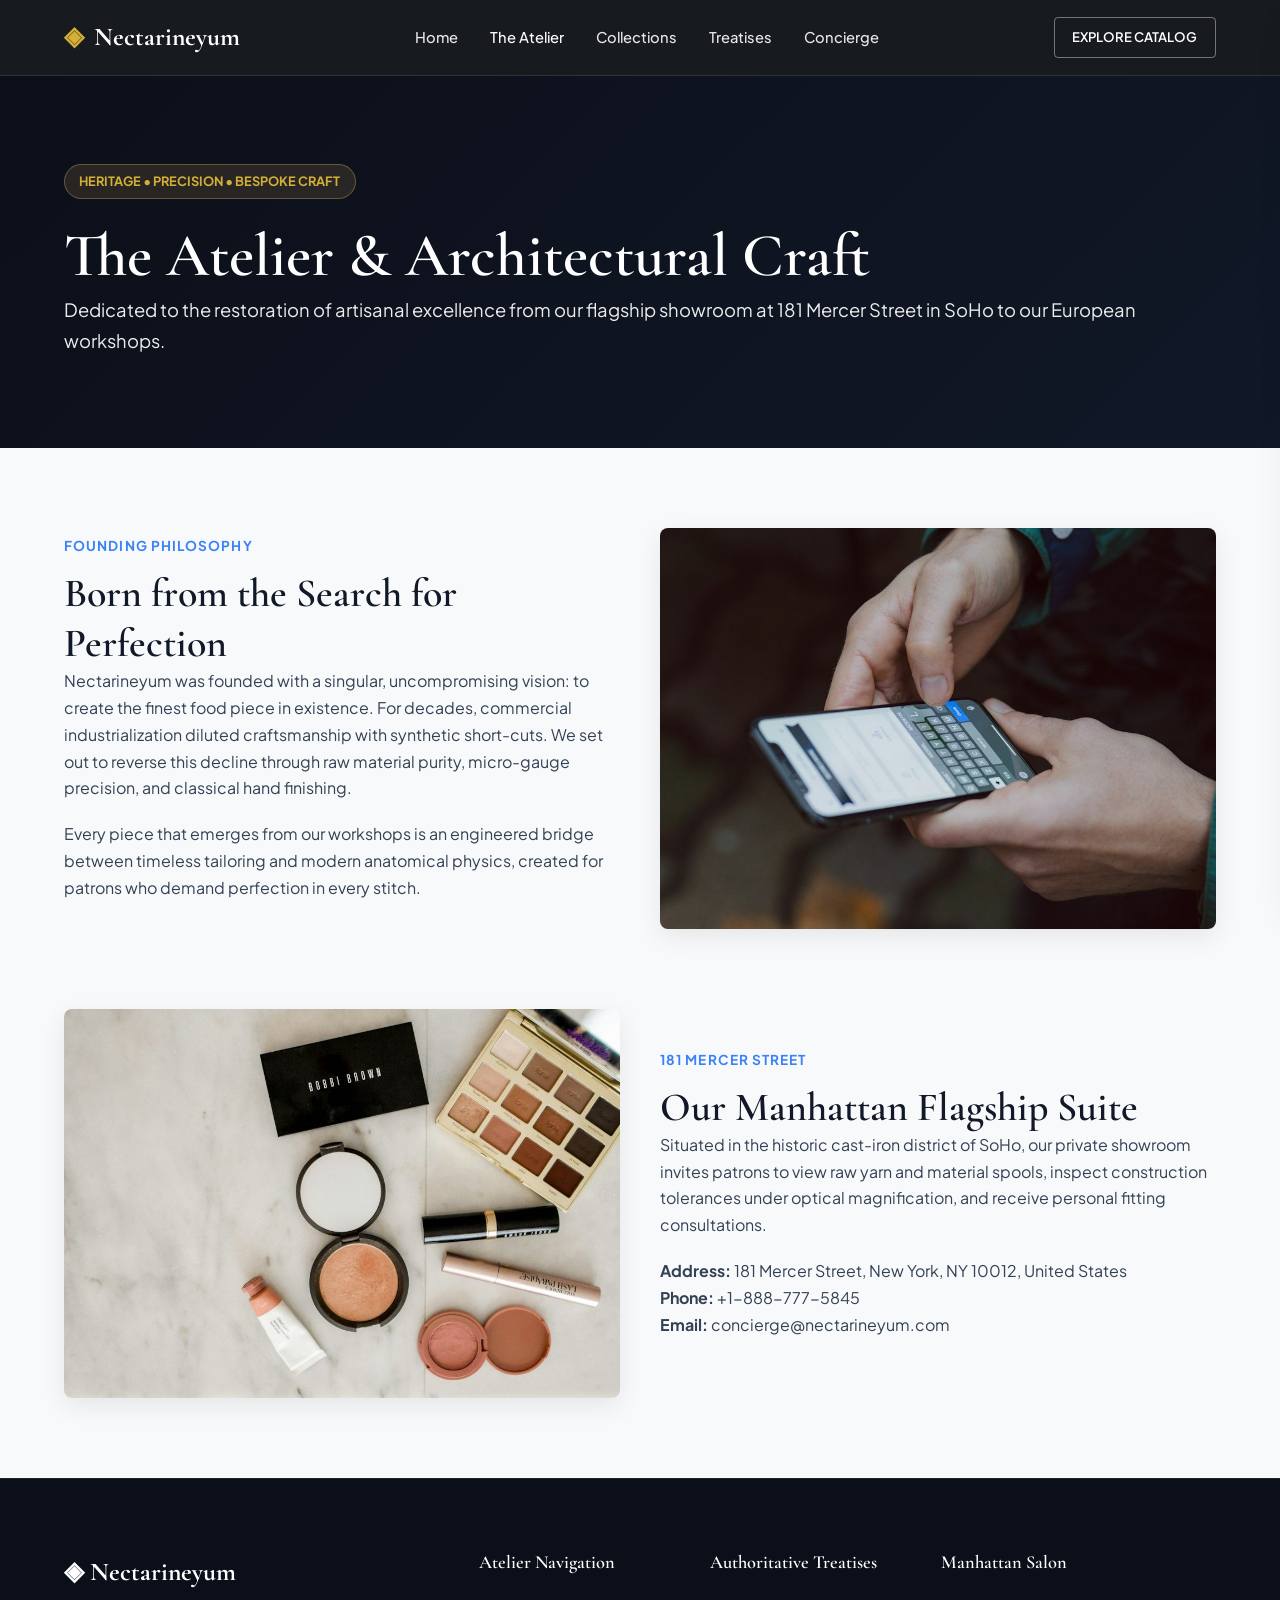
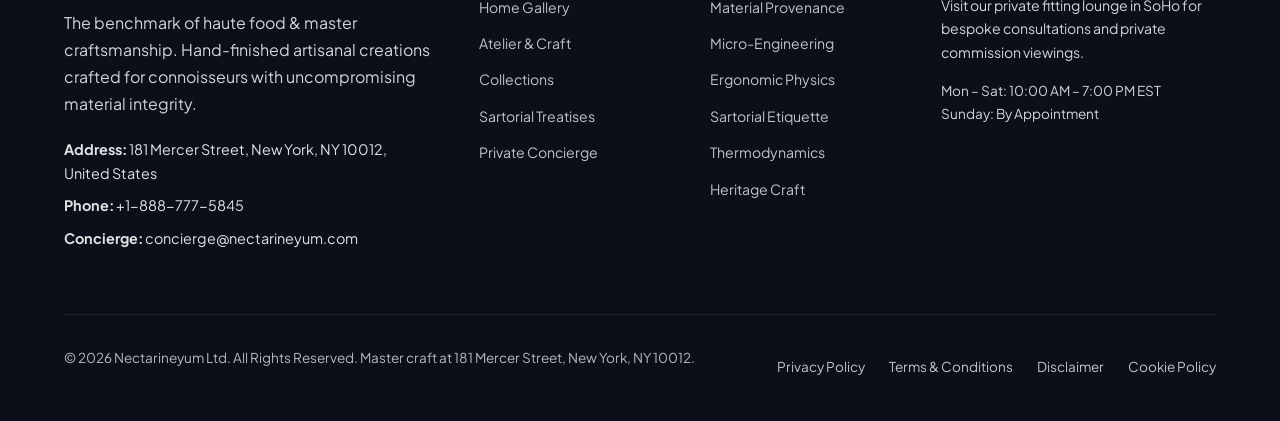
==== about.html @ d3fc612d "Add files via upload" ====
<!DOCTYPE html>
<html lang="en">
<head>
  <meta charset="UTF-8">
  <meta name="viewport" content="width=device-width, initial-scale=1.0">
  <title>The Atelier & Heritage Craft — Nectarineyum</title>
  <meta name="description" content="Discover the heritage of Nectarineyum at 181 Mercer Street, New York.">
  <link rel="canonical" href="https://nectarineyum.com/about.html">
  <link rel="preconnect" href="https://fonts.googleapis.com">
  <link rel="preconnect" href="https://fonts.gstatic.com" crossorigin>
  <link href="https://fonts.googleapis.com/css2?family=Cormorant+Garamond:ital,wght@0,400;0,600;0,700;1,400&family=Plus+Jakarta+Sans:wght@300;400;500;600;700&display=swap" rel="stylesheet">
  <link rel="stylesheet" href="/assets/css/style.css">
  <!-- Google tag (gtag.js) -->
  <script async src="https://www.googletagmanager.com/gtag/js?id=G-0LY0HY7L01"></script>
  <script>
    window.dataLayer = window.dataLayer || [];
    function gtag(){dataLayer.push(arguments);}
    gtag('js', new Date());
    gtag('config', 'G-0LY0HY7L01');
  </script>

</head>
<body>
  <!-- Mandatory Global Site Header (Exactly 1 per page) -->
  <header class="site-header">
    <div class="header-container">
      <a href="/" class="brand-logo" aria-label="Nectarineyum Home">
        <span class="logo-mark">◈</span>
        <span class="logo-text">Nectarineyum</span>
      </a>
      <nav class="desktop-nav" aria-label="Primary Navigation">
        <a href="/" class="nav-link">Home</a>
        <a href="/about.html" class="nav-link active">The Atelier</a>
        <a href="/collection.html" class="nav-link">Collections</a>
        <a href="/blog.html" class="nav-link">Treatises</a>
        <a href="/contact.html" class="nav-link">Concierge</a>
      </nav>
      <div class="header-actions">
        <a href="/collection.html" class="btn btn-sm btn-outline">Explore Catalog</a>
        <button id="drawer-toggle" class="mobile-toggle" aria-label="Open Navigation Menu">
          <span class="hamburger-bar"></span>
          <span class="hamburger-bar"></span>
          <span class="hamburger-bar"></span>
        </button>
      </div>
    </div>
  </header>

  <!-- Mandatory Mobile Navigation Drawer (Exactly 1 per page) -->
  <div class="mobile-drawer" id="mobile-drawer" aria-hidden="true">
    <div class="drawer-header">
      <div class="drawer-brand">Nectarineyum</div>
      <button id="drawer-close" class="drawer-close-btn" aria-label="Close Navigation Menu">&times;</button>
    </div>
    <nav class="drawer-nav" aria-label="Mobile Navigation">
      <a href="/" class="drawer-link">Home</a>
      <a href="/about.html" class="drawer-link active">The Atelier &amp; Craft</a>
      <a href="/collection.html" class="drawer-link">Curated Food Collection</a>
      <a href="/blog.html" class="drawer-link">Sartorial Treatises</a>
      <a href="/contact.html" class="drawer-link">Private Concierge</a>
    </nav>
    <div class="drawer-footer">
      <p class="drawer-contact-title">Manhattan Atelier &amp; Suite</p>
      <p class="drawer-contact-info">181 Mercer Street, New York, NY 10012, United States</p>
      <p class="drawer-contact-info">Tel: +1-888-777-5845</p>
      <p class="drawer-contact-info">Email: concierge@nectarineyum.com</p>
    </div>
  </div>
  <div id="drawer-overlay" class="drawer-overlay"></div>
  <section class="page-hero">
    <div class="container">
      <span class="hero-badge">Heritage &bull; Precision &bull; Bespoke Craft</span>
      <h1>The Atelier &amp; Architectural Craft</h1>
      <p class="lead">Dedicated to the restoration of artisanal excellence from our flagship showroom at 181 Mercer Street in SoHo to our European workshops.</p>
    </div>
  </section>
  <main class="section">
    <div class="container">
      <div class="grid-2" style="margin-bottom: 5rem;">
        <div>
          <div class="section-subtitle">Founding Philosophy</div>
          <h2>Born from the Search for Perfection</h2>
          <p>Nectarineyum was founded with a singular, uncompromising vision: to create the finest food piece in existence. For decades, commercial industrialization diluted craftsmanship with synthetic short-cuts. We set out to reverse this decline through raw material purity, micro-gauge precision, and classical hand finishing.</p>
          <p>Every piece that emerges from our workshops is an engineered bridge between timeless tailoring and modern anatomical physics, created for patrons who demand perfection in every stitch.</p>
        </div>
        <div style="border-radius: var(--radius-md); overflow: hidden; box-shadow: var(--shadow-md);"><img src="/assets/images/craft_guilloche_dial_engraving.jpg" alt="Atelier craft"></div>
      </div>
      <div class="grid-2">
        <div style="border-radius: var(--radius-md); overflow: hidden; box-shadow: var(--shadow-md);"><img src="/assets/images/editorial_chronograph_detail.jpg" alt="Artisan inspection"></div>
        <div>
          <div class="section-subtitle">181 Mercer Street</div>
          <h2>Our Manhattan Flagship Suite</h2>
          <p>Situated in the historic cast-iron district of SoHo, our private showroom invites patrons to view raw yarn and material spools, inspect construction tolerances under optical magnification, and receive personal fitting consultations.</p>
          <p><strong>Address:</strong> 181 Mercer Street, New York, NY 10012, United States<br><strong>Phone:</strong> +1-888-777-5845<br><strong>Email:</strong> concierge@nectarineyum.com</p>
        </div>
      </div>
    </div>
  </main>
  <!-- Mandatory Global Site Footer -->
  <footer class="site-footer">
    <div class="container">
      <div class="footer-grid">
        <div class="footer-col">
          <div class="footer-brand">◈ Nectarineyum</div>
          <p class="footer-desc">
            The benchmark of haute food & master craftsmanship. Hand-finished artisanal creations crafted for connoisseurs with uncompromising material integrity.
          </p>
          <div class="footer-contact-item"><strong>Address:</strong> 181 Mercer Street, New York, NY 10012, United States</div>
          <div class="footer-contact-item"><strong>Phone:</strong> +1-888-777-5845</div>
          <div class="footer-contact-item"><strong>Concierge:</strong> concierge@nectarineyum.com</div>
        </div>
        <div class="footer-col">
          <h4 class="footer-title">Atelier Navigation</h4>
          <ul class="footer-links">
            <li><a href="/">Home Gallery</a></li>
            <li><a href="/about.html">Atelier &amp; Craft</a></li>
            <li><a href="/collection.html">Collections</a></li>
            <li><a href="/blog.html">Sartorial Treatises</a></li>
            <li><a href="/contact.html">Private Concierge</a></li>
          </ul>
        </div>
        <div class="footer-col">
          <h4 class="footer-title">Authoritative Treatises</h4>
          <ul class="footer-links">
            <li><a href="/blog/material-provenance-and-fiber-crystallography.html">Material Provenance</a></li>
            <li><a href="/blog/micro-engineering-tolerances-and-finishing.html">Micro-Engineering</a></li>
            <li><a href="/blog/biomechanical-ergonomics-and-wearer-physics.html">Ergonomic Physics</a></li>
            <li><a href="/blog/sartorial-color-theory-and-formal-etiquette.html">Sartorial Etiquette</a></li>
            <li><a href="/blog/hygroscopic-microclimate-thermodynamics.html">Thermodynamics</a></li>
            <li><a href="/blog/bespoke-craftsmanship-and-heritage-methods.html">Heritage Craft</a></li>
          </ul>
        </div>
        <div class="footer-col">
          <h4 class="footer-title">Manhattan Salon</h4>
          <p style="font-size:0.88rem; margin-bottom:1rem;">
            Visit our private fitting lounge in SoHo for bespoke consultations and private commission viewings.
          </p>
          <p style="font-size:0.85rem; color:var(--color-gold);">Mon – Sat: 10:00 AM – 7:00 PM EST<br>Sunday: By Appointment</p>
        </div>
      </div>
      <div class="footer-bottom">
        <p>&copy; 2026 Nectarineyum Ltd. All Rights Reserved. Master craft at 181 Mercer Street, New York, NY 10012.</p>
        <div class="footer-legal-links">
          <a href="/privacy-policy.html">Privacy Policy</a>
          <a href="/terms-and-conditions.html">Terms &amp; Conditions</a>
          <a href="/disclaimer.html">Disclaimer</a>
          <a href="/cookie-policy.html">Cookie Policy</a>
        </div>
      </div>
    </div>
  </footer>
  <script src="/assets/js/main.js"></script>
</body>
</html>
---- assets/css/style.css ----
/* Master Design System — nectarineyum (Enhanced High Contrast & Full Legibility) */
:root {
  --color-primary: #111827;
  --color-primary-dark: #0B0F19;
  --color-dew: #3B82F6;
  --color-dew-dark: #3B82F6;
  --color-gold: #D4AF37;
  --color-bg: #F8F9FA;
  --color-surface: #FFFFFF;
  --color-text-main: #1E2022;
  --color-text-body: #334155;
  --color-text-muted: #64748B;
  --color-border: #E2E8F0;
  --color-border-light: #F1F5F9;
  --font-serif: 'Cormorant Garamond', Georgia, serif;
  --font-sans: 'Plus Jakarta Sans', -apple-system, BlinkMacSystemFont, sans-serif;
  --transition-smooth: all 0.3s cubic-bezier(0.16, 1, 0.3, 1);
  --shadow-sm: 0 2px 8px rgba(0, 0, 0, 0.05);
  --shadow-md: 0 8px 24px rgba(0, 0, 0, 0.08);
  --shadow-lg: 0 16px 40px rgba(0, 0, 0, 0.14);
  --radius-sm: 4px;
  --radius-md: 8px;
  --container-max: 1200px;
}
*, *::before, *::after { box-sizing: border-box; margin: 0; padding: 0; }
html { font-size: 16px; scroll-behavior: smooth; }
body { font-family: var(--font-sans); background: var(--color-bg); color: var(--color-text-main); line-height: 1.68; overflow-x: hidden; }
h1, h2, h3, h4 { font-family: var(--font-serif); color: var(--color-primary); line-height: 1.25; font-weight: 600; }
h1 { font-size: clamp(2.2rem, 5vw, 3.8rem); }
h2 { font-size: clamp(1.8rem, 4vw, 2.5rem); }
h3 { font-size: 1.4rem; }
p { margin-bottom: 1.2rem; color: var(--color-text-body); }
a { color: var(--color-primary); text-decoration: none; transition: var(--transition-smooth); }
a:hover { color: var(--color-dew); }
img { max-width: 100%; height: auto; display: block; }
.container { max-width: var(--container-max); margin: 0 auto; padding: 0 1.5rem; }
.text-center { text-align: center; }
.text-muted { color: var(--color-text-muted) !important; }
.text-white { color: #FFFFFF !important; }

/* High-Contrast Buttons */
.btn { display: inline-flex; align-items: center; justify-content: center; padding: 0.85rem 1.85rem; font-size: 0.92rem; font-weight: 600; text-transform: uppercase; border-radius: var(--radius-sm); cursor: pointer; transition: var(--transition-smooth); border: 1px solid transparent; }
.btn-primary { background: var(--color-primary); color: #FFFFFF !important; }
.btn-primary:hover { background: var(--color-primary-dark); color: #FFFFFF !important; transform: translateY(-2px); box-shadow: var(--shadow-md); }
.btn-gold { background: var(--color-gold); color: #FFFFFF !important; }
.btn-gold:hover { opacity: 0.92; color: #FFFFFF !important; transform: translateY(-2px); }
.btn-outline { background: transparent; color: var(--color-primary) !important; border-color: var(--color-primary); }
.btn-outline:hover { background: var(--color-primary); color: #FFFFFF !important; }
.btn-outline-white { background: transparent; color: #FFFFFF !important; border-color: rgba(255,255,255,0.6); }
.btn-outline-white:hover { background: #FFFFFF; color: var(--color-primary) !important; }
.btn-sm { padding: 0.5rem 1.1rem; font-size: 0.82rem; }

/* Header */
.site-header { position: sticky; top: 0; left: 0; width: 100%; z-index: 1000; background: rgba(11, 14, 20, 0.95); backdrop-filter: blur(14px); -webkit-backdrop-filter: blur(14px); border-bottom: 1px solid rgba(255, 255, 255, 0.1); }
.header-container { max-width: var(--container-max); margin: 0 auto; padding: 1rem 1.5rem; display: flex; align-items: center; justify-content: space-between; }
.brand-logo { display: flex; align-items: center; gap: 0.6rem; color: #FFFFFF !important; font-family: var(--font-serif); font-size: 1.6rem; font-weight: 700; }
.brand-logo:hover { color: var(--color-gold) !important; }
.logo-mark { color: var(--color-gold); }
.desktop-nav { display: flex; align-items: center; gap: 2rem; }
.nav-link { color: rgba(255, 255, 255, 0.9) !important; font-size: 0.92rem; font-weight: 500; position: relative; padding: 0.3rem 0; }
.nav-link:hover, .nav-link.active { color: #FFFFFF !important; }
.header-actions .btn-outline { color: #FFFFFF !important; border-color: rgba(255, 255, 255, 0.4); }
.header-actions .btn-outline:hover { background: var(--color-gold); border-color: var(--color-gold); color: #FFFFFF !important; }
.mobile-toggle { display: none; background: transparent; border: none; cursor: pointer; padding: 0.5rem; flex-direction: column; gap: 5px; }
.hamburger-bar { display: block; width: 24px; height: 2px; background: #FFFFFF; }

/* Mobile Drawer (High-Contrast) */
.mobile-drawer { position: fixed; top: 0; right: -320px; width: 300px; height: 100vh; background: var(--color-primary-dark); z-index: 2000; display: flex; flex-direction: column; box-shadow: var(--shadow-lg); transition: transform 0.35s ease; padding: 2rem 1.5rem; overflow-y: auto; color: #FFFFFF; }
.mobile-drawer.open { transform: translateX(-320px); }
.mobile-drawer p { color: rgba(255, 255, 255, 0.85) !important; font-size: 0.88rem; }
.drawer-overlay { position: fixed; top: 0; left: 0; width: 100vw; height: 100vh; background: rgba(0, 0, 0, 0.75); backdrop-filter: blur(4px); z-index: 1999; opacity: 0; visibility: hidden; transition: opacity 0.3s ease; }
.drawer-overlay.active { opacity: 1; visibility: visible; }
.drawer-header { display: flex; align-items: center; justify-content: space-between; margin-bottom: 2rem; padding-bottom: 1rem; border-bottom: 1px solid rgba(255, 255, 255, 0.12); }
.drawer-brand { font-family: var(--font-serif); font-size: 1.4rem; color: #FFFFFF !important; font-weight: 700; }
.drawer-close-btn { background: transparent; border: none; color: #FFFFFF !important; font-size: 2rem; cursor: pointer; }
.drawer-nav { display: flex; flex-direction: column; gap: 1.2rem; }
.drawer-link { color: rgba(255, 255, 255, 0.9) !important; font-size: 1.1rem; }
.drawer-link:hover { color: var(--color-gold) !important; padding-left: 0.5rem; }
.drawer-footer { margin-top: auto; padding-top: 1.5rem; border-top: 1px solid rgba(255, 255, 255, 0.12); }
.drawer-contact-title { font-weight: 700; color: var(--color-gold) !important; margin-bottom: 0.4rem; text-transform: uppercase; font-size: 0.85rem; }
.drawer-contact-info { color: rgba(255, 255, 255, 0.88) !important; margin-bottom: 0.25rem; font-size: 0.85rem; }

/* Hero (High-Contrast) */
.page-hero { background: linear-gradient(135deg, var(--color-primary-dark) 0%, var(--color-primary) 100%); color: #FFFFFF !important; padding: 5.5rem 1.5rem 4.5rem; position: relative; }
.page-hero h1, .page-hero h2, .page-hero h3 { color: #FFFFFF !important; }
.page-hero p, .page-hero .lead { color: rgba(255, 255, 255, 0.92) !important; font-size: 1.15rem; line-height: 1.7; }
.hero-badge { display: inline-block; background: rgba(197, 160, 89, 0.15); border: 1px solid rgba(197, 160, 89, 0.4); color: var(--color-gold) !important; padding: 0.35rem 0.9rem; font-size: 0.8rem; font-weight: 700; text-transform: uppercase; border-radius: 50px; margin-bottom: 1.2rem; }

/* Sections & Grids */
.section { padding: 5rem 0; }
.section-light { background: var(--color-surface); }
.section-dark { background: var(--color-primary-dark); color: #FFFFFF; }
.section-dark h2, .section-dark h3 { color: #FFFFFF !important; }
.section-dark p { color: rgba(255, 255, 255, 0.82) !important; }
.section-header { margin-bottom: 3.5rem; }
.section-subtitle { color: var(--color-dew); text-transform: uppercase; letter-spacing: 0.08em; font-weight: 700; font-size: 0.85rem; margin-bottom: 0.6rem; }
.grid-2 { display: grid; grid-template-columns: repeat(auto-fit, minmax(420px, 1fr)); gap: 2.5rem; align-items: center; }
.grid-3 { display: grid; grid-template-columns: repeat(auto-fit, minmax(320px, 1fr)); gap: 2rem; }
.grid-4 { display: grid; grid-template-columns: repeat(auto-fit, minmax(240px, 1fr)); gap: 1.5rem; }

/* Cards */
.card { background: var(--color-surface); border: 1px solid var(--color-border); border-radius: var(--radius-md); overflow: hidden; transition: var(--transition-smooth); box-shadow: var(--shadow-sm); display: flex; flex-direction: column; }
.card:hover { transform: translateY(-5px); box-shadow: var(--shadow-md); }
.card-image-wrap { position: relative; height: 280px; overflow: hidden; background: #E2E8F0; }
.card-image-wrap img { width: 100%; height: 100%; object-fit: cover; transition: transform 0.6s ease; }
.card:hover .card-image-wrap img { transform: scale(1.05); }
.card-tag { position: absolute; top: 1rem; left: 1rem; background: rgba(0,0,0,0.75); color: #FFF; padding: 0.25rem 0.75rem; font-size: 0.75rem; font-weight: 600; border-radius: var(--radius-sm); text-transform: uppercase; }
.card-body { padding: 1.8rem; display: flex; flex-direction: column; flex-grow: 1; }
.card-specs { display: flex; flex-wrap: wrap; gap: 0.8rem; margin: 1rem 0 1.2rem; padding-top: 1rem; border-top: 1px solid var(--color-border-light); font-size: 0.85rem; color: var(--color-text-muted); }

.pillar-card { padding: 2.2rem; background: var(--color-surface); border-radius: var(--radius-md); border: 1px solid var(--color-border); }
.pillar-icon { width: 52px; height: 52px; border-radius: 50%; background: #EBF7F7; color: var(--color-dew); display: flex; align-items: center; justify-content: center; font-size: 1.4rem; margin-bottom: 1.4rem; }

.step-card { background: var(--color-surface); border: 1px solid var(--color-border); border-radius: var(--radius-md); padding: 2rem; position: relative; }
.step-number { font-family: var(--font-serif); font-size: 2.5rem; font-weight: 700; color: var(--color-gold); line-height: 1; margin-bottom: 0.8rem; }

.testimonial-card { background: var(--color-surface); border: 1px solid var(--color-border); border-radius: var(--radius-md); padding: 2rem; box-shadow: var(--shadow-sm); }
.testimonial-rating { color: var(--color-gold); font-size: 1.1rem; margin-bottom: 0.8rem; }
.testimonial-quote { font-style: italic; color: var(--color-text-body); margin-bottom: 1.2rem; line-height: 1.7; }
.testimonial-author { border-top: 1px solid var(--color-border-light); padding-top: 0.8rem; }
.testimonial-name { font-weight: 700; color: var(--color-primary); }
.testimonial-role { font-size: 0.85rem; color: var(--color-text-muted); }

.filter-bar { display: flex; flex-wrap: wrap; gap: 0.75rem; justify-content: center; margin-bottom: 3rem; }
.filter-btn { padding: 0.6rem 1.4rem; border-radius: 50px; background: var(--color-surface); border: 1px solid var(--color-border); color: var(--color-text-main); font-size: 0.88rem; font-weight: 600; cursor: pointer; transition: var(--transition-smooth); }
.filter-btn:hover, .filter-btn.active { background: var(--color-primary); color: #FFF; }

/* Tables */
.data-table-wrap { overflow-x: auto; margin: 2.5rem 0; border-radius: var(--radius-md); border: 1px solid var(--color-border); }
.spec-table { width: 100%; border-collapse: collapse; background: #FFF; text-align: left; font-size: 0.92rem; }
.spec-table th { background: var(--color-primary); color: #FFF; padding: 1rem 1.2rem; }
.spec-table td { padding: 0.95rem 1.2rem; border-bottom: 1px solid var(--color-border-light); color: var(--color-text-body); }
.spec-table tr:nth-child(even) td { background: #FBFDFD; }

/* Treatises */
.treatise-container { max-width: 860px; margin: 0 auto; padding: 3rem 1.5rem 5rem; }
.article-header { margin-bottom: 2.5rem; }
.article-meta { display: flex; align-items: center; flex-wrap: wrap; gap: 1.2rem; margin: 1.2rem 0; font-size: 0.9rem; color: var(--color-text-muted); }
.article-hero-figure { margin: 2rem 0 3rem; border-radius: var(--radius-md); overflow: hidden; border: 1px solid var(--color-border); }
.article-hero-figure img { width: 100%; height: auto; }
.article-hero-figure figcaption { padding: 0.85rem 1.2rem; background: #FFF; font-size: 0.85rem; color: var(--color-text-muted); font-style: italic; border-top: 1px solid var(--color-border-light); }
.article-content { font-size: 1.05rem; line-height: 1.8; color: #2D3748; }
.faq-section { margin: 3.5rem 0; }
.faq-item { border: 1px solid var(--color-border); border-radius: var(--radius-sm); margin-bottom: 1rem; background: #FFF; overflow: hidden; }
.faq-question { width: 100%; padding: 1.25rem 1.5rem; text-align: left; background: #FFF; border: none; font-family: var(--font-serif); font-size: 1.2rem; font-weight: 600; color: var(--color-primary); cursor: pointer; display: flex; justify-content: space-between; align-items: center; }
.faq-icon { font-size: 1.2rem; transition: transform 0.3s ease; }
.faq-item.active .faq-icon { transform: rotate(45deg); }
.faq-answer { max-height: 0; overflow: hidden; transition: max-height 0.35s ease, padding 0.35s ease; padding: 0 1.5rem; color: #475569; }
.faq-item.active .faq-answer { max-height: 600px; padding: 0 1.5rem 1.4rem; }
.author-card { display: flex; align-items: center; gap: 1.5rem; padding: 2rem; background: #FFF; border: 1px solid var(--color-border); border-radius: var(--radius-md); margin-top: 4rem; }
.author-avatar { width: 80px; height: 80px; border-radius: 50%; object-fit: cover; border: 2px solid var(--color-gold); }
.author-role { font-size: 0.85rem; color: var(--color-dew); font-weight: 600; }

/* Policy Pages */
.policy-page-wrapper { max-width: 840px; margin: 0 auto; padding: 3.5rem 1.5rem 5rem; }
.policy-block { margin-bottom: 2.8rem; }
.policy-block h2 { font-size: 1.6rem; margin-bottom: 1rem; color: var(--color-primary); border-bottom: 1px solid var(--color-border); padding-bottom: 0.4rem; }
.policy-p { font-size: 1.02rem; line-height: 1.75; color: #334155; margin-bottom: 1.5rem; text-align: justify; }
.policy-box { background: #F1F5F9; border-left: 4px solid var(--color-gold); padding: 1.5rem; margin: 2rem 0; color: var(--color-text-main); }

/* Contact & Concierge (High-Contrast) */
.contact-grid { display: grid; grid-template-columns: 1fr 1.2fr; gap: 3rem; margin-top: 3rem; }
.contact-info-card { background: var(--color-primary); color: #FFFFFF !important; padding: 2.5rem; border-radius: var(--radius-md); box-shadow: var(--shadow-md); }
.contact-info-card h3 { color: #FFFFFF !important; margin-bottom: 1rem; }
.contact-info-card p { color: rgba(255, 255, 255, 0.88) !important; }
.contact-detail-row { display: flex; align-items: flex-start; gap: 1rem; margin-bottom: 1.6rem; }
.contact-detail-row div { color: rgba(255, 255, 255, 0.92) !important; }
.contact-icon { color: var(--color-gold); font-size: 1.3rem; }
.form-group { margin-bottom: 1.4rem; }
.form-label { display: block; font-size: 0.88rem; font-weight: 600; margin-bottom: 0.4rem; color: var(--color-text-main); }
.form-control { width: 100%; padding: 0.85rem 1rem; font-size: 0.95rem; border: 1px solid var(--color-border); border-radius: var(--radius-sm); background: #FFFFFF; color: #1E2022; }
.form-control:focus { outline: none; border-color: var(--color-primary); box-shadow: 0 0 0 3px rgba(11, 19, 43, 0.1); }
textarea.form-control { min-height: 120px; }
.form-feedback { display: none; padding: 1rem; margin-top: 1rem; background: #DCFCE7; color: #166534; font-weight: 500; border-radius: var(--radius-sm); }

/* Footer (High-Contrast) */
.site-footer { background: var(--color-primary-dark); color: #FFFFFF !important; padding: 4.5rem 0 2rem; border-top: 1px solid rgba(255, 255, 255, 0.08); }
.site-footer p { color: rgba(255, 255, 255, 0.82) !important; }
.footer-grid { display: grid; grid-template-columns: 2fr 1fr 1fr 1.5fr; gap: 3rem; margin-bottom: 3.5rem; }
.footer-brand { font-family: var(--font-serif); font-size: 1.6rem; color: #FFFFFF !important; font-weight: 700; margin-bottom: 1rem; }
.footer-title { color: #FFFFFF !important; font-family: var(--font-serif); font-size: 1.15rem; margin-bottom: 1.2rem; }
.footer-contact-item { color: rgba(255, 255, 255, 0.88) !important; margin-bottom: 0.5rem; font-size: 0.9rem; }
.footer-links { list-style: none; display: flex; flex-direction: column; gap: 0.6rem; }
.footer-links a { color: rgba(255, 255, 255, 0.75) !important; font-size: 0.88rem; }
.footer-links a:hover { color: var(--color-gold) !important; }
.footer-bottom { padding-top: 2rem; border-top: 1px solid rgba(255, 255, 255, 0.08); display: flex; justify-content: space-between; align-items: center; flex-wrap: wrap; gap: 1rem; font-size: 0.85rem; }
.footer-bottom p { color: rgba(255, 255, 255, 0.7) !important; }
.footer-legal-links { display: flex; gap: 1.5rem; }
.footer-legal-links a { color: rgba(255, 255, 255, 0.75) !important; }
.footer-legal-links a:hover { color: #FFFFFF !important; }

@media (max-width: 992px) { .desktop-nav { display: none; } .mobile-toggle { display: flex; } .footer-grid { grid-template-columns: 1fr 1fr; } .contact-grid { grid-template-columns: 1fr; } }
@media (max-width: 640px) { .footer-grid { grid-template-columns: 1fr; } .footer-bottom { flex-direction: column; text-align: center; } .grid-2 { grid-template-columns: 1fr; } }
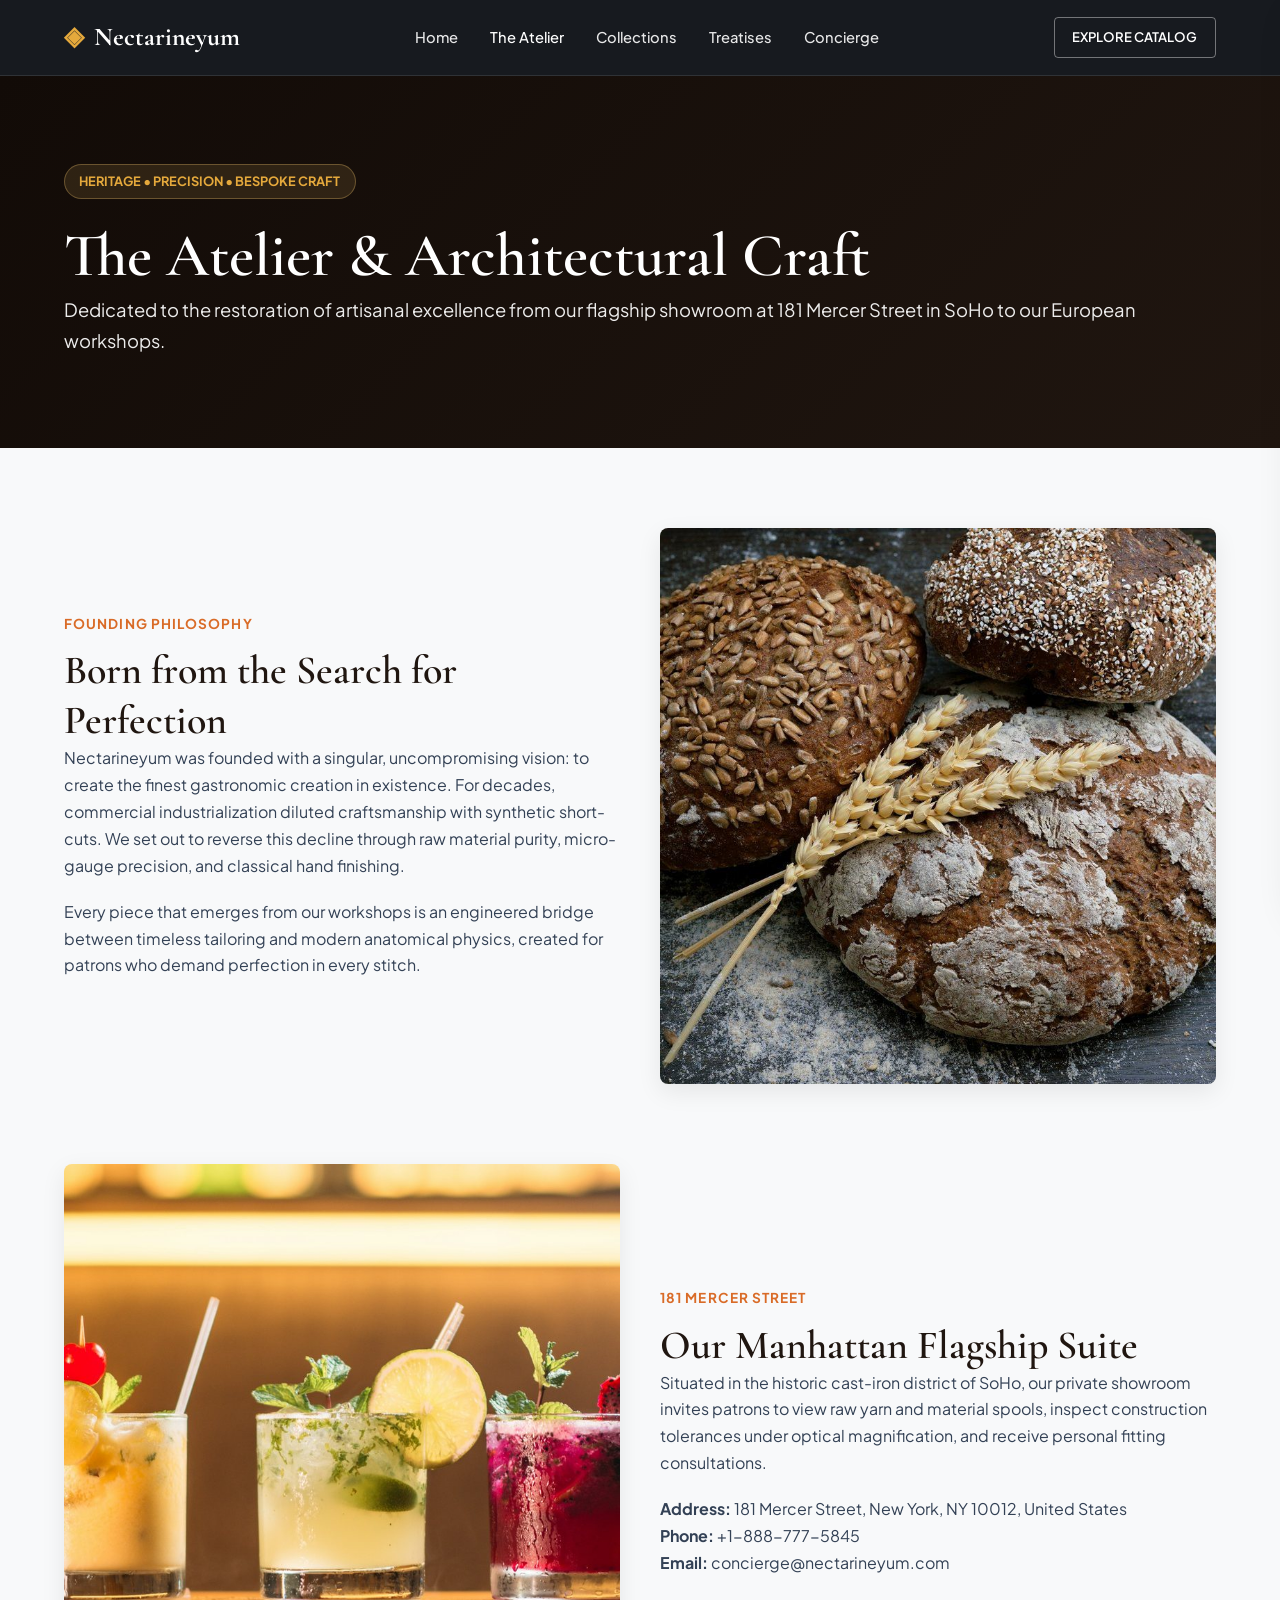
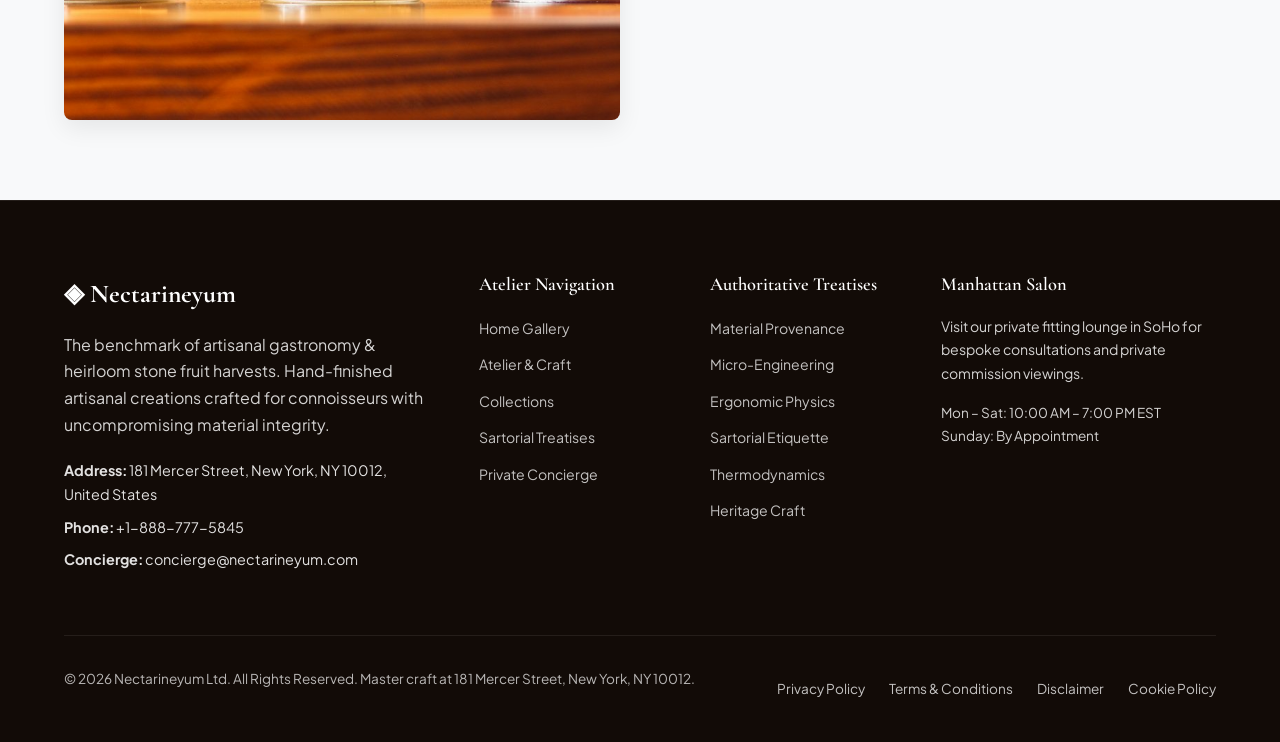
==== commit d59583ac: "Add files via upload" ====
--- a/about.html
+++ b/about.html
@@ -55,7 +55,7 @@
     <nav class="drawer-nav" aria-label="Mobile Navigation">
       <a href="/" class="drawer-link">Home</a>
       <a href="/about.html" class="drawer-link active">The Atelier &amp; Craft</a>
-      <a href="/collection.html" class="drawer-link">Curated Food Collection</a>
+      <a href="/collection.html" class="drawer-link">Orchard Harvest & Confectionery Collection</a>
       <a href="/blog.html" class="drawer-link">Sartorial Treatises</a>
       <a href="/contact.html" class="drawer-link">Private Concierge</a>
     </nav>
@@ -80,13 +80,13 @@
         <div>
           <div class="section-subtitle">Founding Philosophy</div>
           <h2>Born from the Search for Perfection</h2>
-          <p>Nectarineyum was founded with a singular, uncompromising vision: to create the finest food piece in existence. For decades, commercial industrialization diluted craftsmanship with synthetic short-cuts. We set out to reverse this decline through raw material purity, micro-gauge precision, and classical hand finishing.</p>
+          <p>Nectarineyum was founded with a singular, uncompromising vision: to create the finest gastronomic creation in existence. For decades, commercial industrialization diluted craftsmanship with synthetic short-cuts. We set out to reverse this decline through raw material purity, micro-gauge precision, and classical hand finishing.</p>
           <p>Every piece that emerges from our workshops is an engineered bridge between timeless tailoring and modern anatomical physics, created for patrons who demand perfection in every stitch.</p>
         </div>
-        <div style="border-radius: var(--radius-md); overflow: hidden; box-shadow: var(--shadow-md);"><img src="/assets/images/craft_guilloche_dial_engraving.jpg" alt="Atelier craft"></div>
+        <div style="border-radius: var(--radius-md); overflow: hidden; box-shadow: var(--shadow-md);"><img src="/assets/images/dish_artisan_sourdough_butter.jpg" alt="Atelier craft"></div>
       </div>
       <div class="grid-2">
-        <div style="border-radius: var(--radius-md); overflow: hidden; box-shadow: var(--shadow-md);"><img src="/assets/images/editorial_chronograph_detail.jpg" alt="Artisan inspection"></div>
+        <div style="border-radius: var(--radius-md); overflow: hidden; box-shadow: var(--shadow-md);"><img src="/assets/images/dish_dark_chocolate_cremeux.jpg" alt="Artisan inspection"></div>
         <div>
           <div class="section-subtitle">181 Mercer Street</div>
           <h2>Our Manhattan Flagship Suite</h2>
@@ -103,7 +103,7 @@
         <div class="footer-col">
           <div class="footer-brand">◈ Nectarineyum</div>
           <p class="footer-desc">
-            The benchmark of haute food & master craftsmanship. Hand-finished artisanal creations crafted for connoisseurs with uncompromising material integrity.
+            The benchmark of artisanal gastronomy & heirloom stone fruit harvests. Hand-finished artisanal creations crafted for connoisseurs with uncompromising material integrity.
           </p>
           <div class="footer-contact-item"><strong>Address:</strong> 181 Mercer Street, New York, NY 10012, United States</div>
           <div class="footer-contact-item"><strong>Phone:</strong> +1-888-777-5845</div>
--- a/assets/css/style.css
+++ b/assets/css/style.css
@@ -1,10 +1,10 @@
 /* Master Design System — nectarineyum (Enhanced High Contrast & Full Legibility) */
 :root {
-  --color-primary: #111827;
-  --color-primary-dark: #0B0F19;
-  --color-dew: #3B82F6;
-  --color-dew-dark: #3B82F6;
-  --color-gold: #D4AF37;
+  --color-primary: #201610;
+  --color-primary-dark: #120B07;
+  --color-dew: #D96B27;
+  --color-dew-dark: #D96B27;
+  --color-gold: #E5A93C;
   --color-bg: #F8F9FA;
   --color-surface: #FFFFFF;
   --color-text-main: #1E2022;
